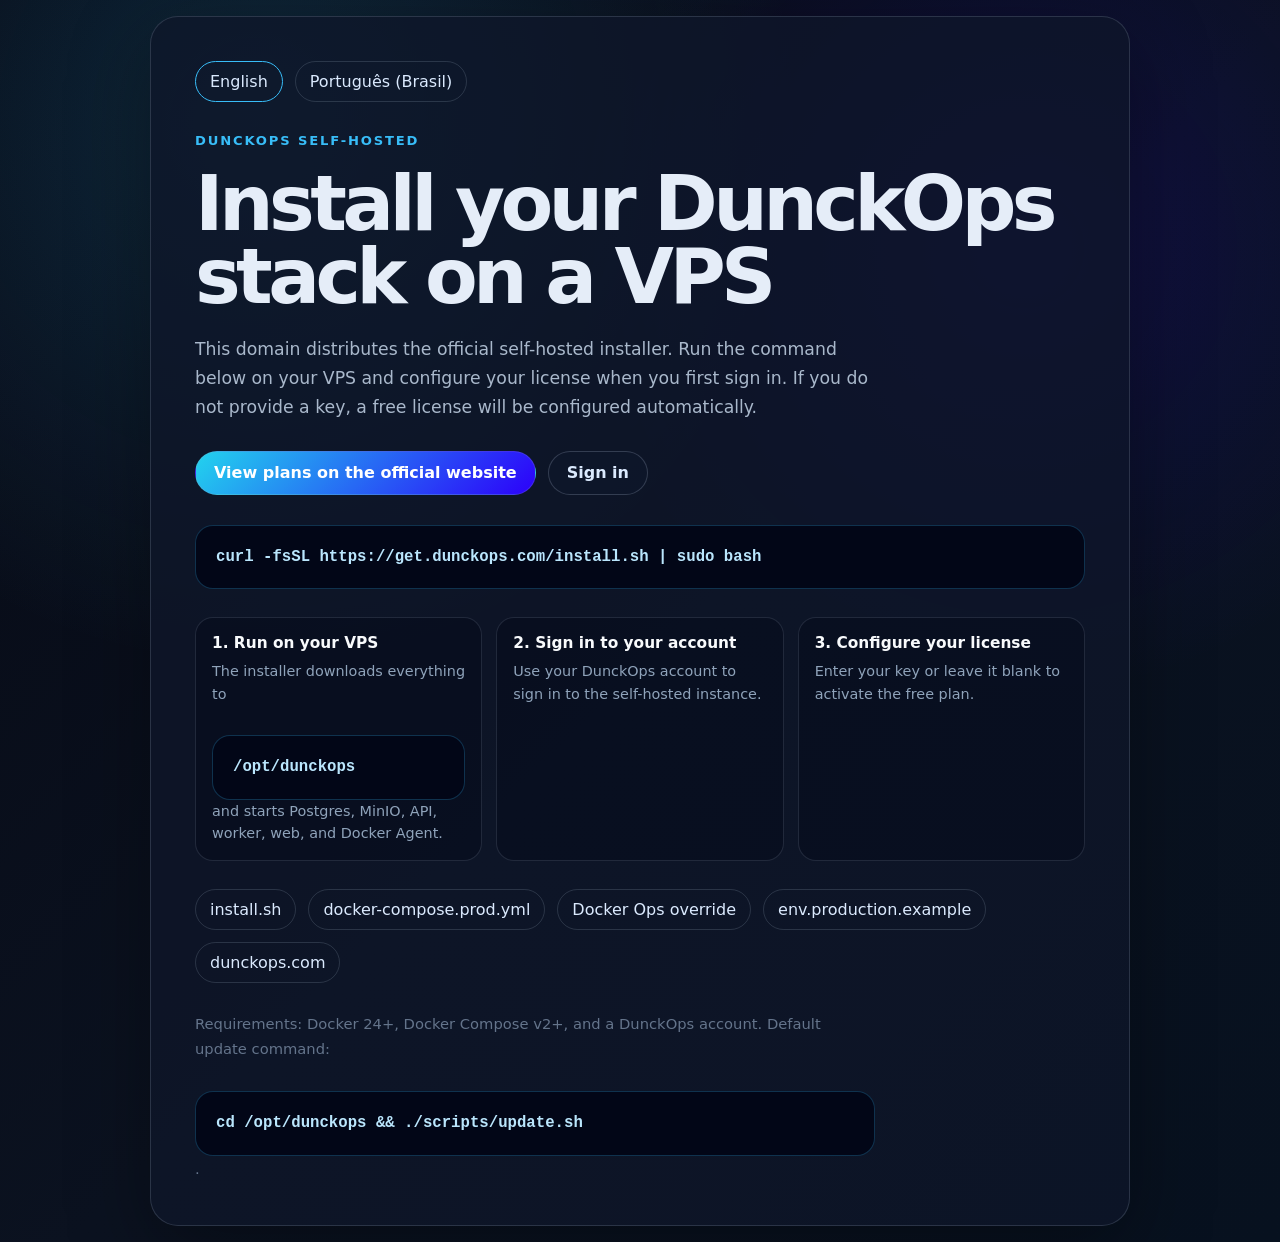
==== en/index.html @ a3847614 "feat(i18n): localize installer pages" ====
<!doctype html>
<html lang="en">
  <head>
    <meta charset="utf-8" />
    <meta name="viewport" content="width=device-width, initial-scale=1" />
    <title>DunckOps Self-Hosted Installer | Install on Your VPS</title>
    <meta name="description" content="Install the DunckOps Platform on your own VPS with the official self-hosted installer. Sign in and activate your license or start with the free plan." />
    <meta property="og:title" content="DunckOps Self-Hosted Installer | Install on Your VPS" />
    <meta property="og:description" content="Install the DunckOps Platform on your own VPS with the official self-hosted installer. Sign in and activate your license or start with the free plan." />
    <meta property="og:type" content="website" />
    <meta property="og:url" content="https://get.dunckops.com/en/" />
    <meta property="og:locale" content="en_US" />
    <meta property="og:locale:alternate" content="pt_BR" />
    <link rel="canonical" href="https://get.dunckops.com/en/" />
    <link rel="alternate" hreflang="en" href="https://get.dunckops.com/en/" />
    <link rel="alternate" hreflang="pt-BR" href="https://get.dunckops.com/pt-br/" />
    <link rel="alternate" hreflang="x-default" href="https://get.dunckops.com/" />
    <link rel="stylesheet" href="/assets/site.css" />
    <script src="/assets/language.js" defer></script>
  </head>
  <body>
    <main>
      <nav class="languages" aria-label="Language">
        <a href="/en/" data-language="en" lang="en" hreflang="en" aria-current="page">English</a>
        <a href="/pt-br/" data-language="pt-BR" lang="pt-BR" hreflang="pt-BR">Portugu&#234;s (Brasil)</a>
      </nav>
      <p class="eyebrow">DunckOps Self-Hosted</p>
      <h1>Install your DunckOps stack on a VPS</h1>
      <p>
        This domain distributes the official self-hosted installer. Run the command
        below on your VPS and configure your license when you first sign in. If you
        do not provide a key, a free license will be configured automatically.
      </p>
      <div class="actions" aria-label="Main actions">
        <a class="button" href="https://dunckops.com/en">View plans on the official website</a>
        <a class="button secondary" href="https://dunckops.com/en/login">Sign in</a>
      </div>
      <code>curl -fsSL https://get.dunckops.com/install.sh | sudo bash</code>
      <section class="steps" aria-label="Installation steps">
        <div class="step">
          <strong>1. Run on your VPS</strong>
          <span>The installer downloads everything to <code>/opt/dunckops</code> and starts Postgres, MinIO, API, worker, web, and Docker Agent.</span>
        </div>
        <div class="step">
          <strong>2. Sign in to your account</strong>
          <span>Use your DunckOps account to sign in to the self-hosted instance.</span>
        </div>
        <div class="step">
          <strong>3. Configure your license</strong>
          <span>Enter your key or leave it blank to activate the free plan.</span>
        </div>
      </section>
      <nav aria-label="Public files">
        <a href="/install.sh">install.sh</a>
        <a href="/docker-compose.prod.yml">docker-compose.prod.yml</a>
        <a href="/docker-compose.docker-ops.prod.yml">Docker Ops override</a>
        <a href="/env.production.example">env.production.example</a>
        <a href="https://dunckops.com/en">dunckops.com</a>
      </nav>
      <p class="note">Requirements: Docker 24+, Docker Compose v2+, and a DunckOps account. Default update command: <code>cd /opt/dunckops &amp;&amp; ./scripts/update.sh</code>.</p>
    </main>
  </body>
</html>
---- assets/site.css ----
:root {
  color-scheme: dark;
  font-family: Inter, ui-sans-serif, system-ui, -apple-system, BlinkMacSystemFont, "Segoe UI", sans-serif;
  background: #060914;
  color: #e5edf8;
}

* { box-sizing: border-box; }

body {
  min-height: 100vh;
  margin: 0;
  display: grid;
  place-items: center;
  background:
    radial-gradient(circle at 20% 10%, rgba(56, 189, 248, 0.16), transparent 34rem),
    radial-gradient(circle at 80% 20%, rgba(44, 0, 250, 0.16), transparent 28rem),
    linear-gradient(135deg, #060914 0%, #0b1220 52%, #07111f 100%);
}

main {
  width: min(980px, calc(100vw - 32px));
  margin: 16px 0;
  padding: 44px;
  border: 1px solid rgba(148, 163, 184, 0.22);
  border-radius: 28px;
  background: rgba(15, 23, 42, 0.78);
  box-shadow: 0 24px 80px rgba(0, 0, 0, 0.34);
}

.eyebrow {
  margin: 0 0 16px;
  color: #38bdf8;
  font-size: 0.82rem;
  font-weight: 700;
  letter-spacing: 0.14em;
  text-transform: uppercase;
}

h1 {
  margin: 0;
  font-size: clamp(2.3rem, 6vw, 4.8rem);
  line-height: 0.94;
  letter-spacing: -0.06em;
}

p {
  max-width: 680px;
  margin: 22px 0 0;
  color: #a9b8cb;
  font-size: 1.08rem;
  line-height: 1.7;
}

code {
  display: block;
  margin-top: 30px;
  padding: 18px 20px;
  overflow-x: auto;
  border: 1px solid rgba(56, 189, 248, 0.24);
  border-radius: 18px;
  background: #020617;
  color: #bae6fd;
  font: 600 0.98rem/1.7 "SFMono-Regular", Consolas, monospace;
  white-space: nowrap;
}

.actions, nav {
  display: flex;
  flex-wrap: wrap;
  gap: 12px;
  margin-top: 28px;
}

.languages { margin: 0 0 28px; }

.button {
  display: inline-flex;
  align-items: center;
  justify-content: center;
  min-height: 44px;
  padding: 0 18px;
  border-radius: 999px;
  background: linear-gradient(135deg, #22d3ee, #2C00FA);
  color: #ffffff;
  font-weight: 800;
  text-decoration: none;
  transition: 160ms ease;
}

.button:hover {
  opacity: 0.9;
  box-shadow: 0 0 20px rgba(44, 0, 250, 0.4);
}

.button.secondary {
  border: 1px solid rgba(148, 163, 184, 0.28);
  background: rgba(15, 23, 42, 0.86);
  color: #dbeafe;
}

.steps {
  display: grid;
  grid-template-columns: repeat(3, minmax(0, 1fr));
  gap: 14px;
  margin-top: 28px;
}

.step {
  min-width: 0;
  padding: 16px;
  border: 1px solid rgba(148, 163, 184, 0.18);
  border-radius: 18px;
  background: rgba(2, 6, 23, 0.38);
}

.step strong { display: block; color: #f8fafc; font-size: 0.96rem; }
.step span { display: block; margin-top: 8px; color: #8fa3ba; font-size: 0.9rem; line-height: 1.55; }

a {
  padding: 10px 14px;
  border: 1px solid rgba(148, 163, 184, 0.22);
  border-radius: 999px;
  color: #dbeafe;
  text-decoration: none;
  overflow-wrap: anywhere;
  transition: 160ms ease;
}

a:hover { border-color: rgba(44, 0, 250, 0.7); color: #8870ff; }
a:focus-visible { outline: 2px solid #38bdf8; outline-offset: 4px; }
a[aria-current="page"] { border-color: #38bdf8; }
.note { margin-top: 28px; color: #64748b; font-size: 0.92rem; }

@media (max-width: 760px) {
  main { padding: 28px; }
  .steps { grid-template-columns: 1fr; }
}
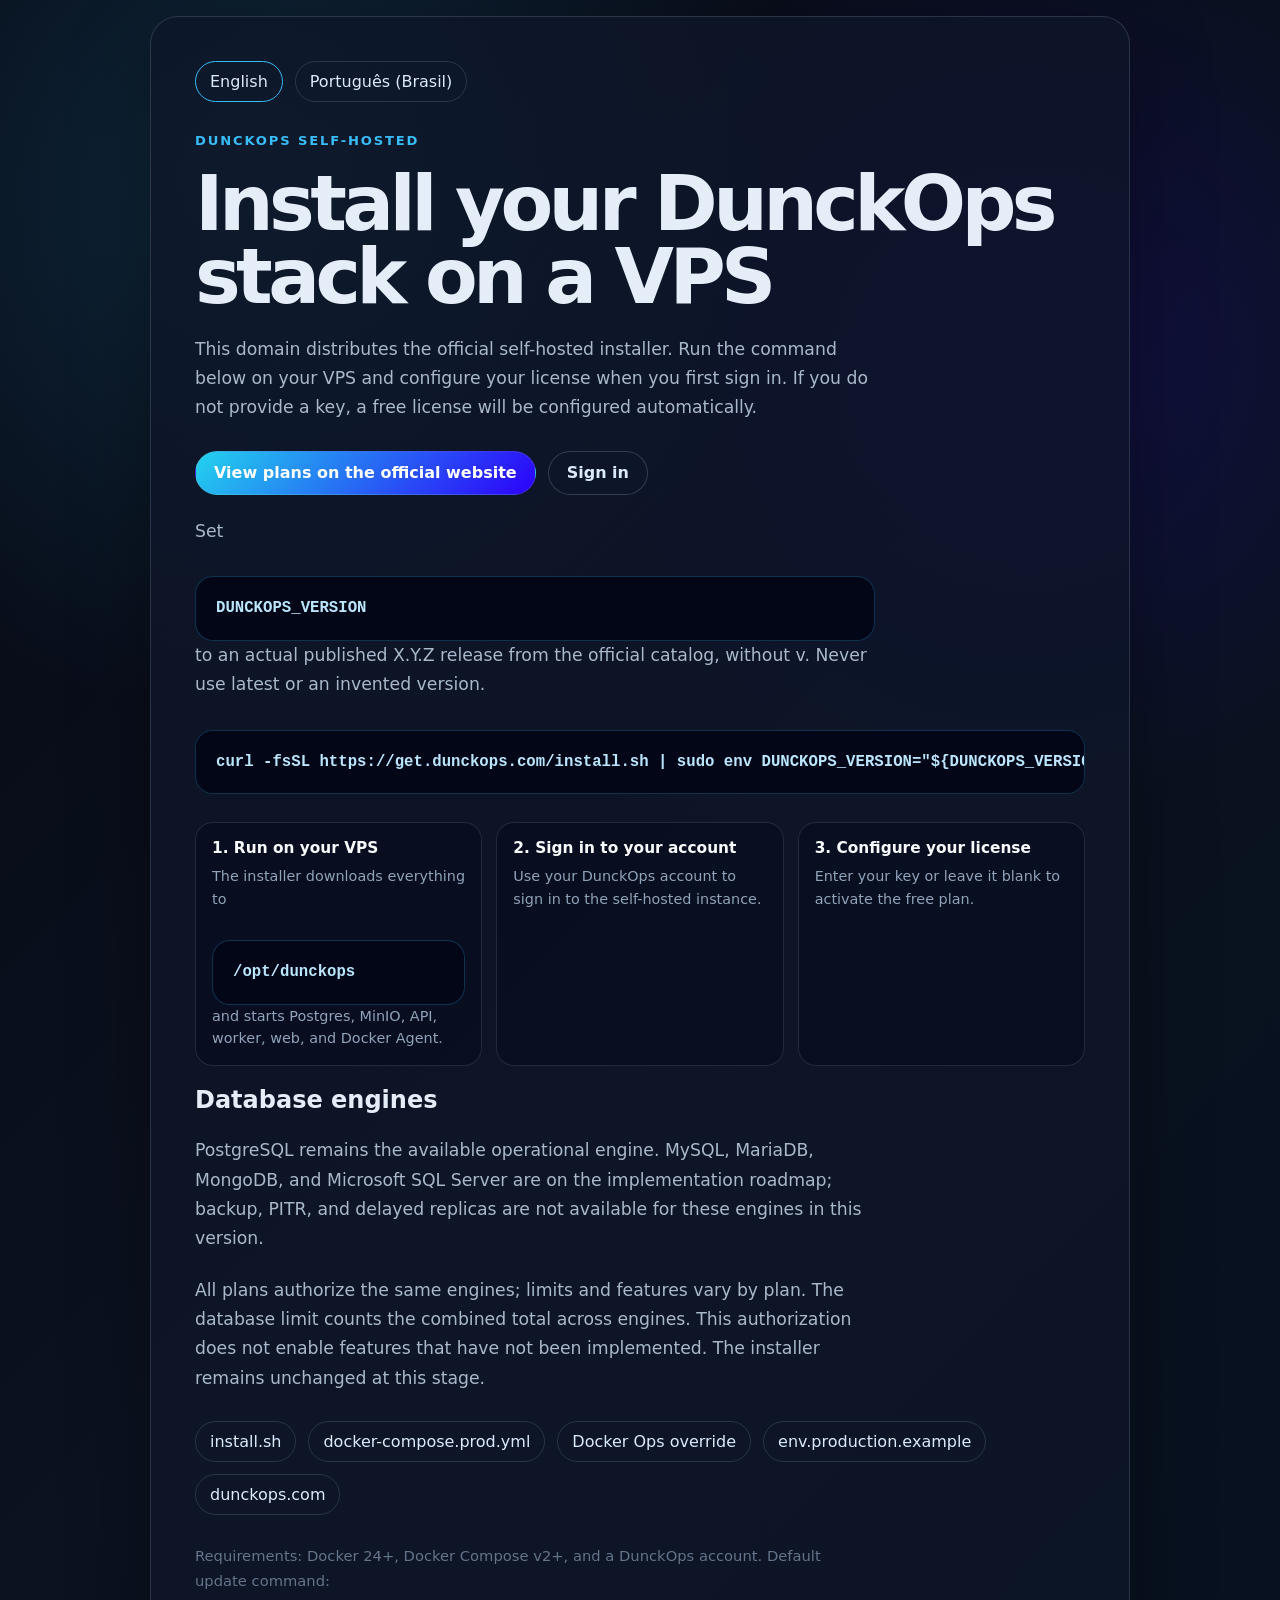
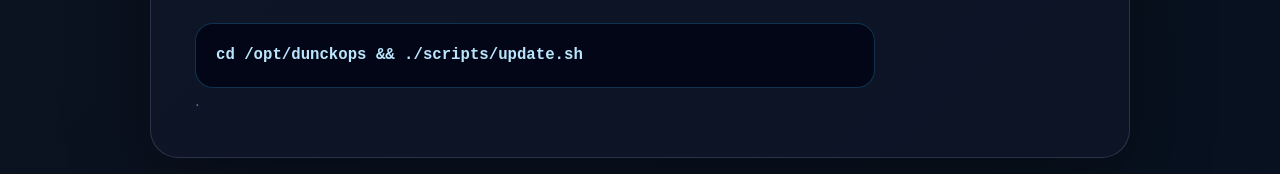
==== commit cf327cfc: "feat: update environment configuration and docker-compose files for improved version handling and ne" ====
--- a/en/index.html
+++ b/en/index.html
@@ -35,7 +35,8 @@
         <a class="button" href="https://dunckops.com/en">View plans on the official website</a>
         <a class="button secondary" href="https://dunckops.com/en/login">Sign in</a>
       </div>
-      <code>curl -fsSL https://get.dunckops.com/install.sh | sudo bash</code>
+      <p>Set <code>DUNCKOPS_VERSION</code> to an actual published X.Y.Z release from the official catalog, without v. Never use latest or an invented version.</p>
+      <code>curl -fsSL https://get.dunckops.com/install.sh | sudo env DUNCKOPS_VERSION="${DUNCKOPS_VERSION:?Select a published release}" bash</code>
       <section class="steps" aria-label="Installation steps">
         <div class="step">
           <strong>1. Run on your VPS</strong>
@@ -50,6 +51,11 @@
           <span>Enter your key or leave it blank to activate the free plan.</span>
         </div>
       </section>
+      <section aria-labelledby="database-engines">
+        <h2 id="database-engines">Database engines</h2>
+        <p>PostgreSQL remains the available operational engine. MySQL, MariaDB, MongoDB, and Microsoft SQL Server are on the implementation roadmap; backup, PITR, and delayed replicas are not available for these engines in this version.</p>
+        <p>All plans authorize the same engines; limits and features vary by plan. The database limit counts the combined total across engines. This authorization does not enable features that have not been implemented. The installer remains unchanged at this stage.</p>
+      </section>
       <nav aria-label="Public files">
         <a href="/install.sh">install.sh</a>
         <a href="/docker-compose.prod.yml">docker-compose.prod.yml</a>
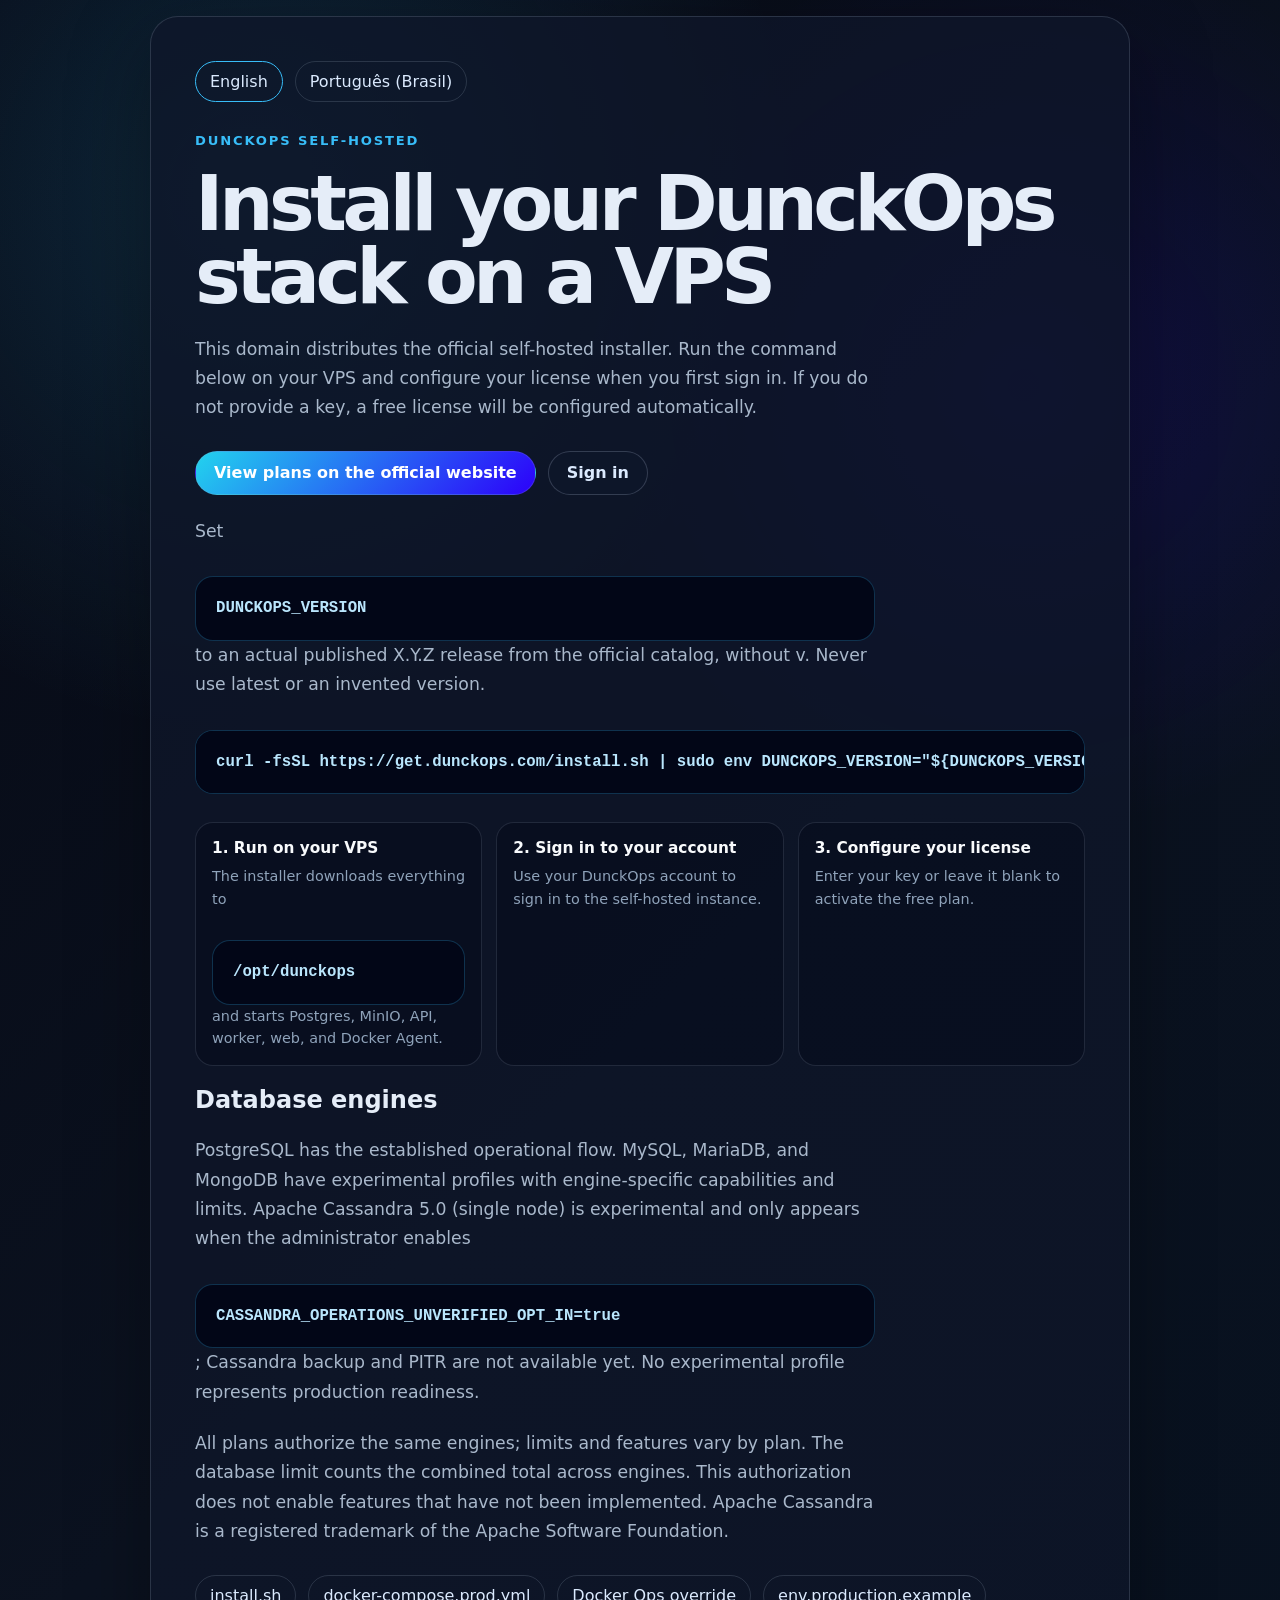
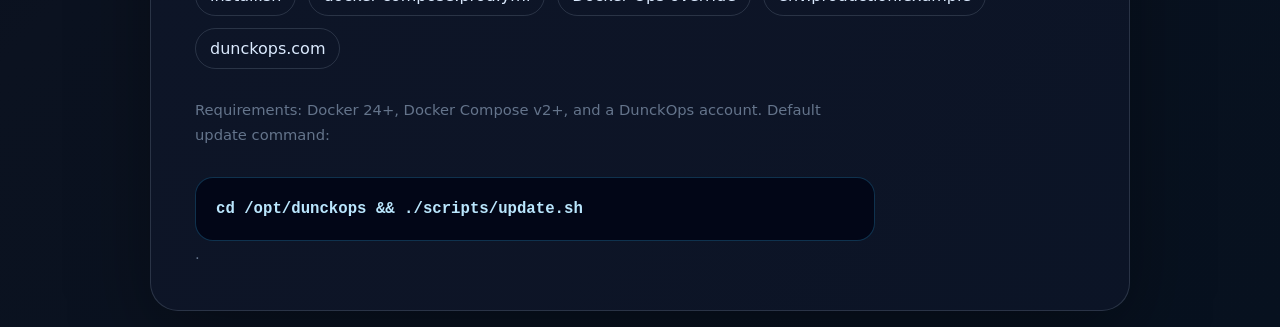
==== commit b059941f: "docs(site): current engine surface on installer pages, Apache Cassandra experimental Co-Authored-By:" ====
--- a/en/index.html
+++ b/en/index.html
@@ -53,8 +53,8 @@
       </section>
       <section aria-labelledby="database-engines">
         <h2 id="database-engines">Database engines</h2>
-        <p>PostgreSQL remains the available operational engine. MySQL, MariaDB, MongoDB, and Microsoft SQL Server are on the implementation roadmap; backup, PITR, and delayed replicas are not available for these engines in this version.</p>
-        <p>All plans authorize the same engines; limits and features vary by plan. The database limit counts the combined total across engines. This authorization does not enable features that have not been implemented. The installer remains unchanged at this stage.</p>
+        <p>PostgreSQL has the established operational flow. MySQL, MariaDB, and MongoDB have experimental profiles with engine-specific capabilities and limits. Apache Cassandra 5.0 (single node) is experimental and only appears when the administrator enables <code>CASSANDRA_OPERATIONS_UNVERIFIED_OPT_IN=true</code>; Cassandra backup and PITR are not available yet. No experimental profile represents production readiness.</p>
+        <p>All plans authorize the same engines; limits and features vary by plan. The database limit counts the combined total across engines. This authorization does not enable features that have not been implemented. Apache Cassandra is a registered trademark of the Apache Software Foundation.</p>
       </section>
       <nav aria-label="Public files">
         <a href="/install.sh">install.sh</a>
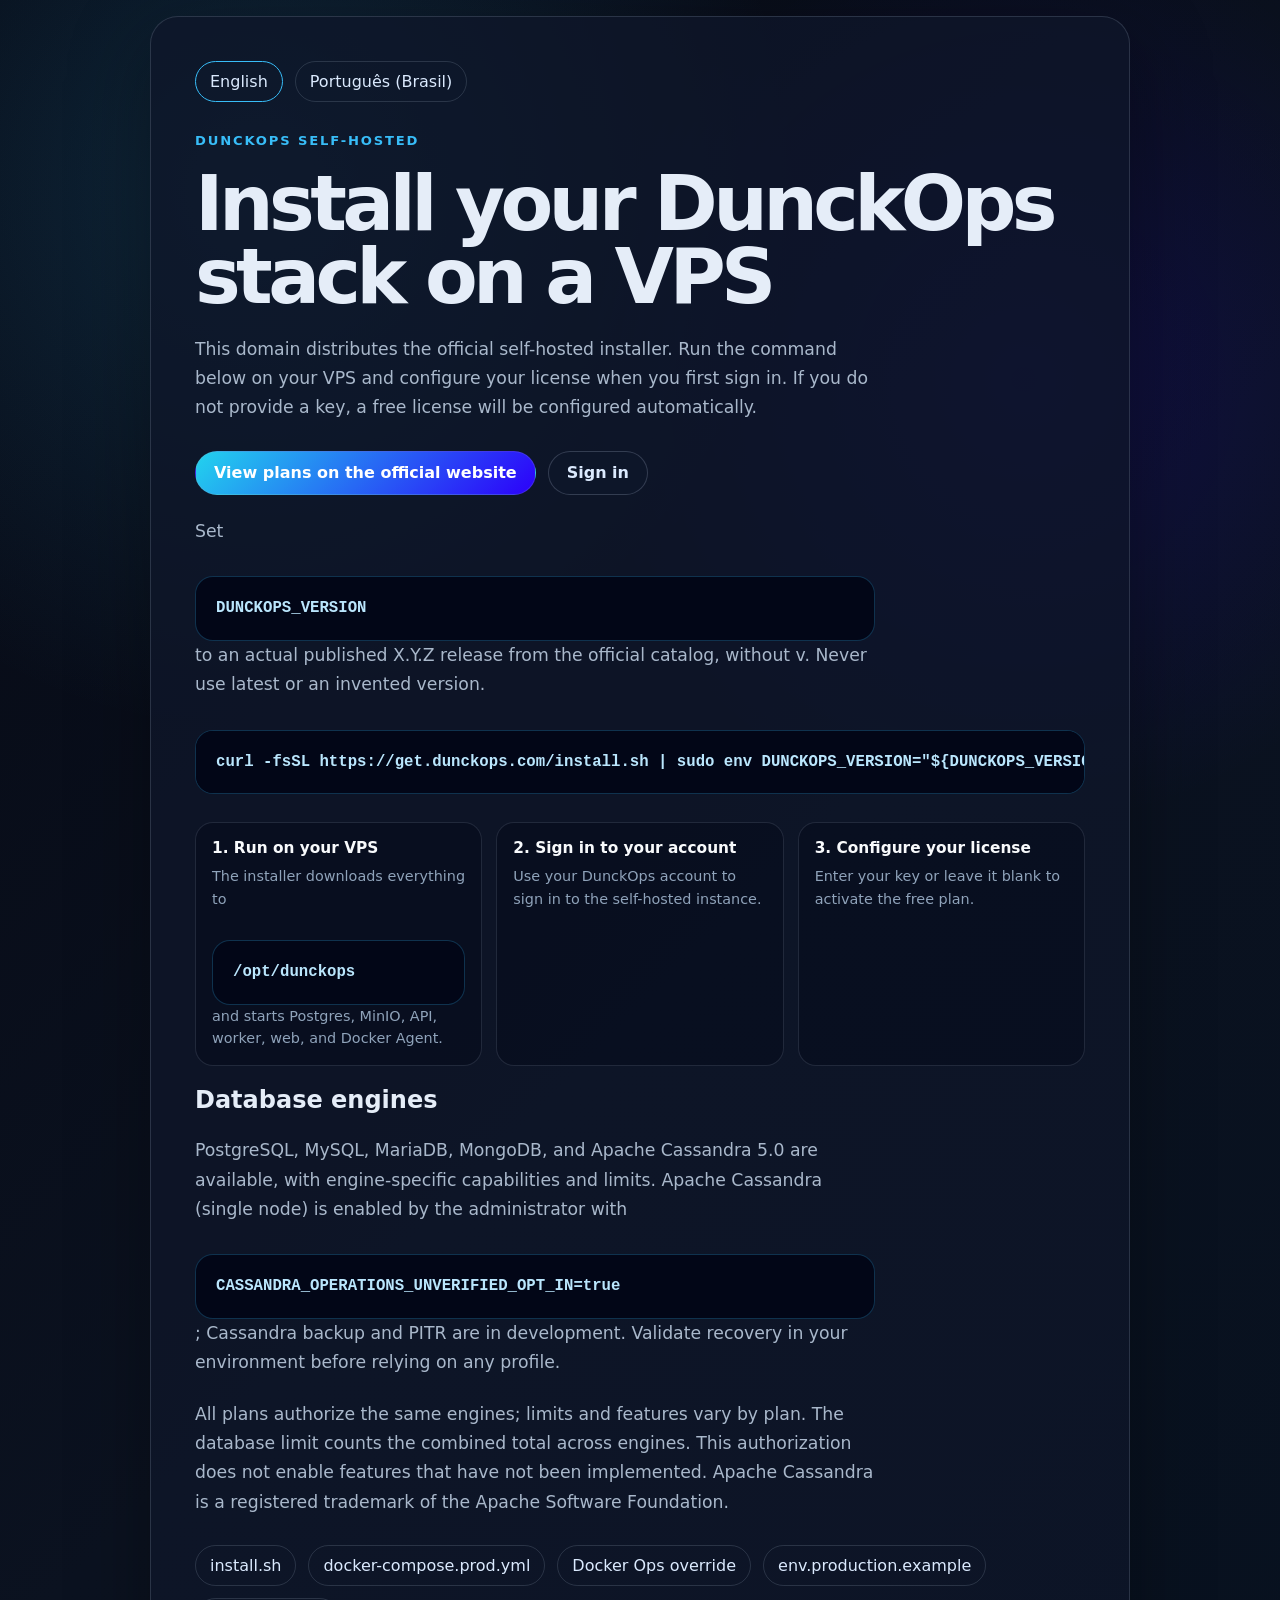
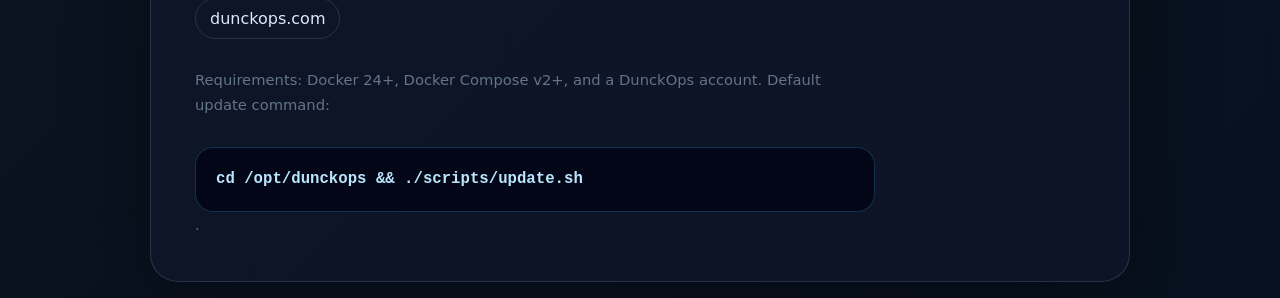
==== commit f05d9c59: "docs(site): installer pages describe engines without experimental labels Co-Authored-By: Claude Opus" ====
--- a/en/index.html
+++ b/en/index.html
@@ -53,7 +53,7 @@
       </section>
       <section aria-labelledby="database-engines">
         <h2 id="database-engines">Database engines</h2>
-        <p>PostgreSQL has the established operational flow. MySQL, MariaDB, and MongoDB have experimental profiles with engine-specific capabilities and limits. Apache Cassandra 5.0 (single node) is experimental and only appears when the administrator enables <code>CASSANDRA_OPERATIONS_UNVERIFIED_OPT_IN=true</code>; Cassandra backup and PITR are not available yet. No experimental profile represents production readiness.</p>
+        <p>PostgreSQL, MySQL, MariaDB, MongoDB, and Apache Cassandra 5.0 are available, with engine-specific capabilities and limits. Apache Cassandra (single node) is enabled by the administrator with <code>CASSANDRA_OPERATIONS_UNVERIFIED_OPT_IN=true</code>; Cassandra backup and PITR are in development. Validate recovery in your environment before relying on any profile.</p>
         <p>All plans authorize the same engines; limits and features vary by plan. The database limit counts the combined total across engines. This authorization does not enable features that have not been implemented. Apache Cassandra is a registered trademark of the Apache Software Foundation.</p>
       </section>
       <nav aria-label="Public files">
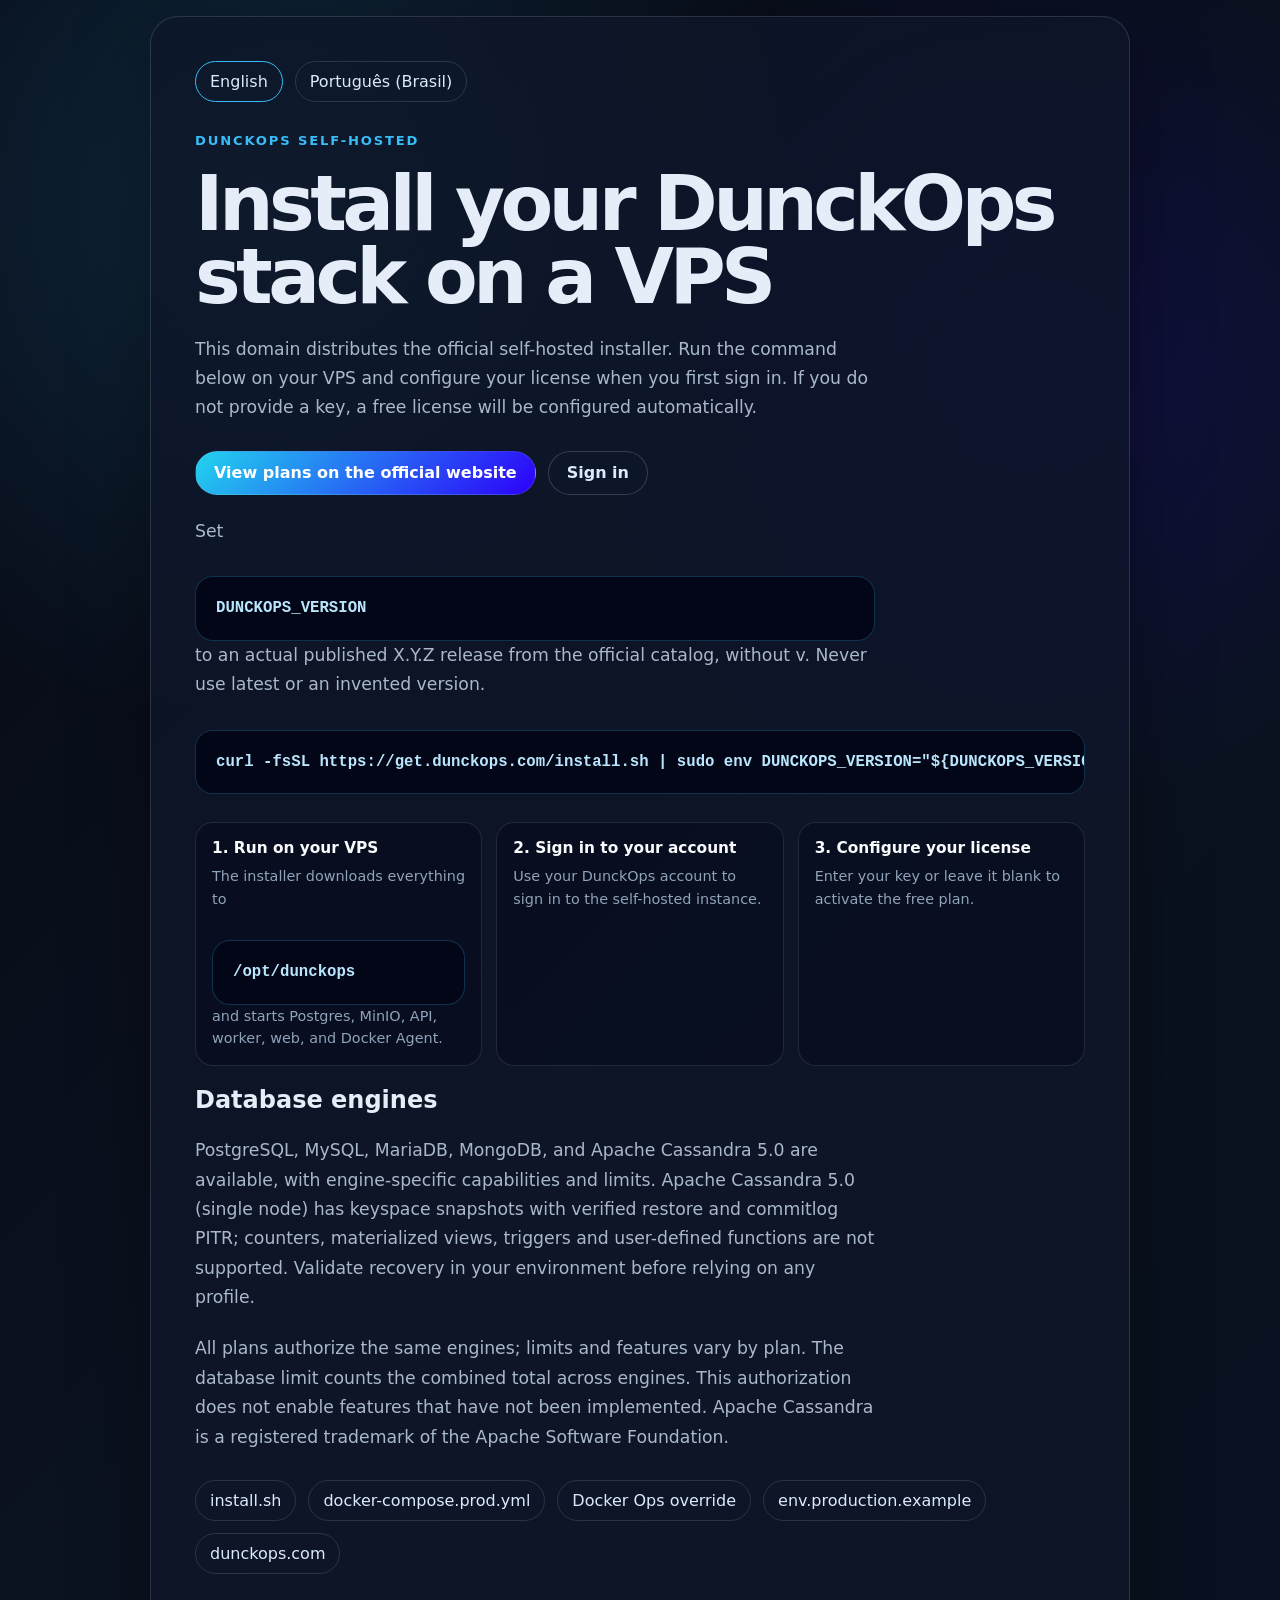
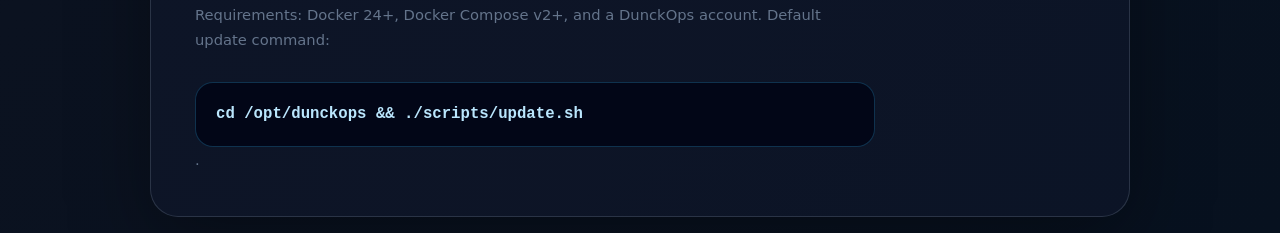
==== commit 2bf55b13: "docs(landing): Apache Cassandra with keyspace snapshot and commitlog PITR Co-Authored-By: Claude Opu" ====
--- a/en/index.html
+++ b/en/index.html
@@ -53,7 +53,7 @@
       </section>
       <section aria-labelledby="database-engines">
         <h2 id="database-engines">Database engines</h2>
-        <p>PostgreSQL, MySQL, MariaDB, MongoDB, and Apache Cassandra 5.0 are available, with engine-specific capabilities and limits. Apache Cassandra (single node) is enabled by the administrator with <code>CASSANDRA_OPERATIONS_UNVERIFIED_OPT_IN=true</code>; Cassandra backup and PITR are in development. Validate recovery in your environment before relying on any profile.</p>
+        <p>PostgreSQL, MySQL, MariaDB, MongoDB, and Apache Cassandra 5.0 are available, with engine-specific capabilities and limits. Apache Cassandra 5.0 (single node) has keyspace snapshots with verified restore and commitlog PITR; counters, materialized views, triggers and user-defined functions are not supported. Validate recovery in your environment before relying on any profile.</p>
         <p>All plans authorize the same engines; limits and features vary by plan. The database limit counts the combined total across engines. This authorization does not enable features that have not been implemented. Apache Cassandra is a registered trademark of the Apache Software Foundation.</p>
       </section>
       <nav aria-label="Public files">
